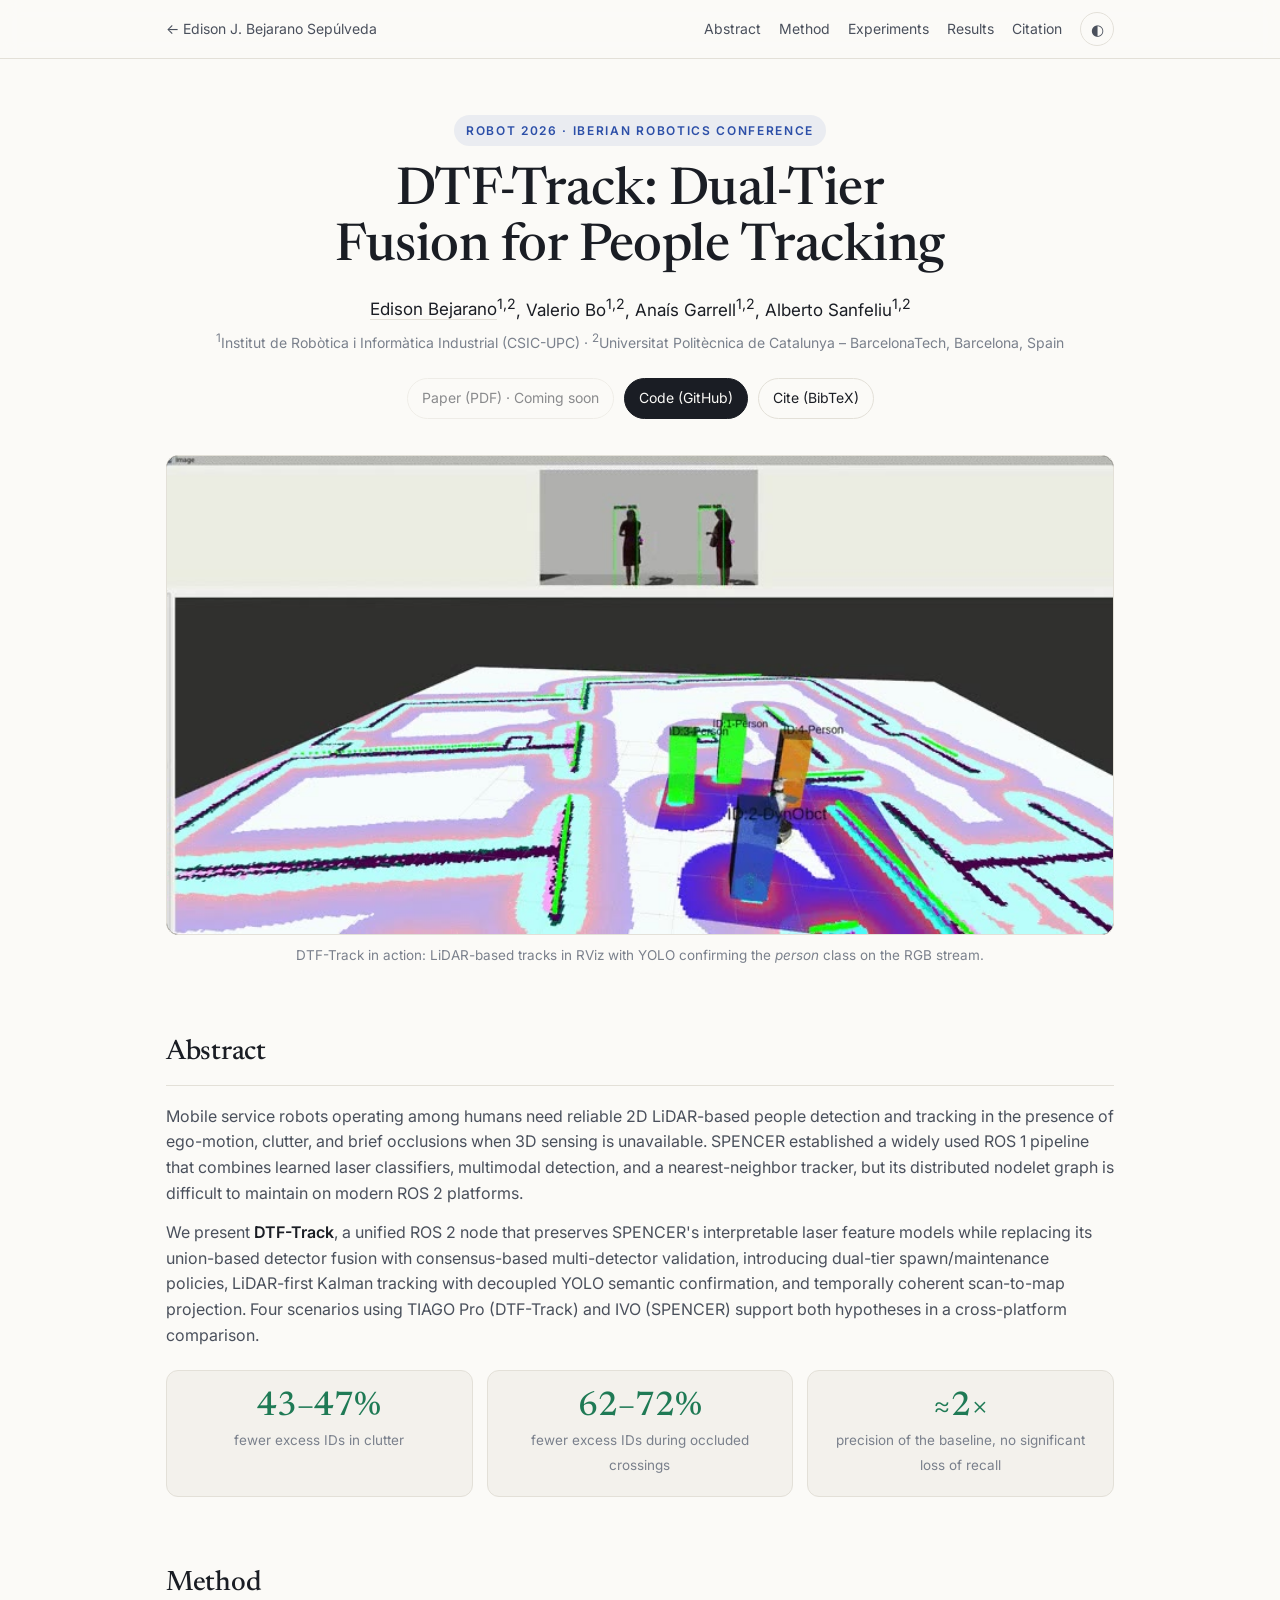
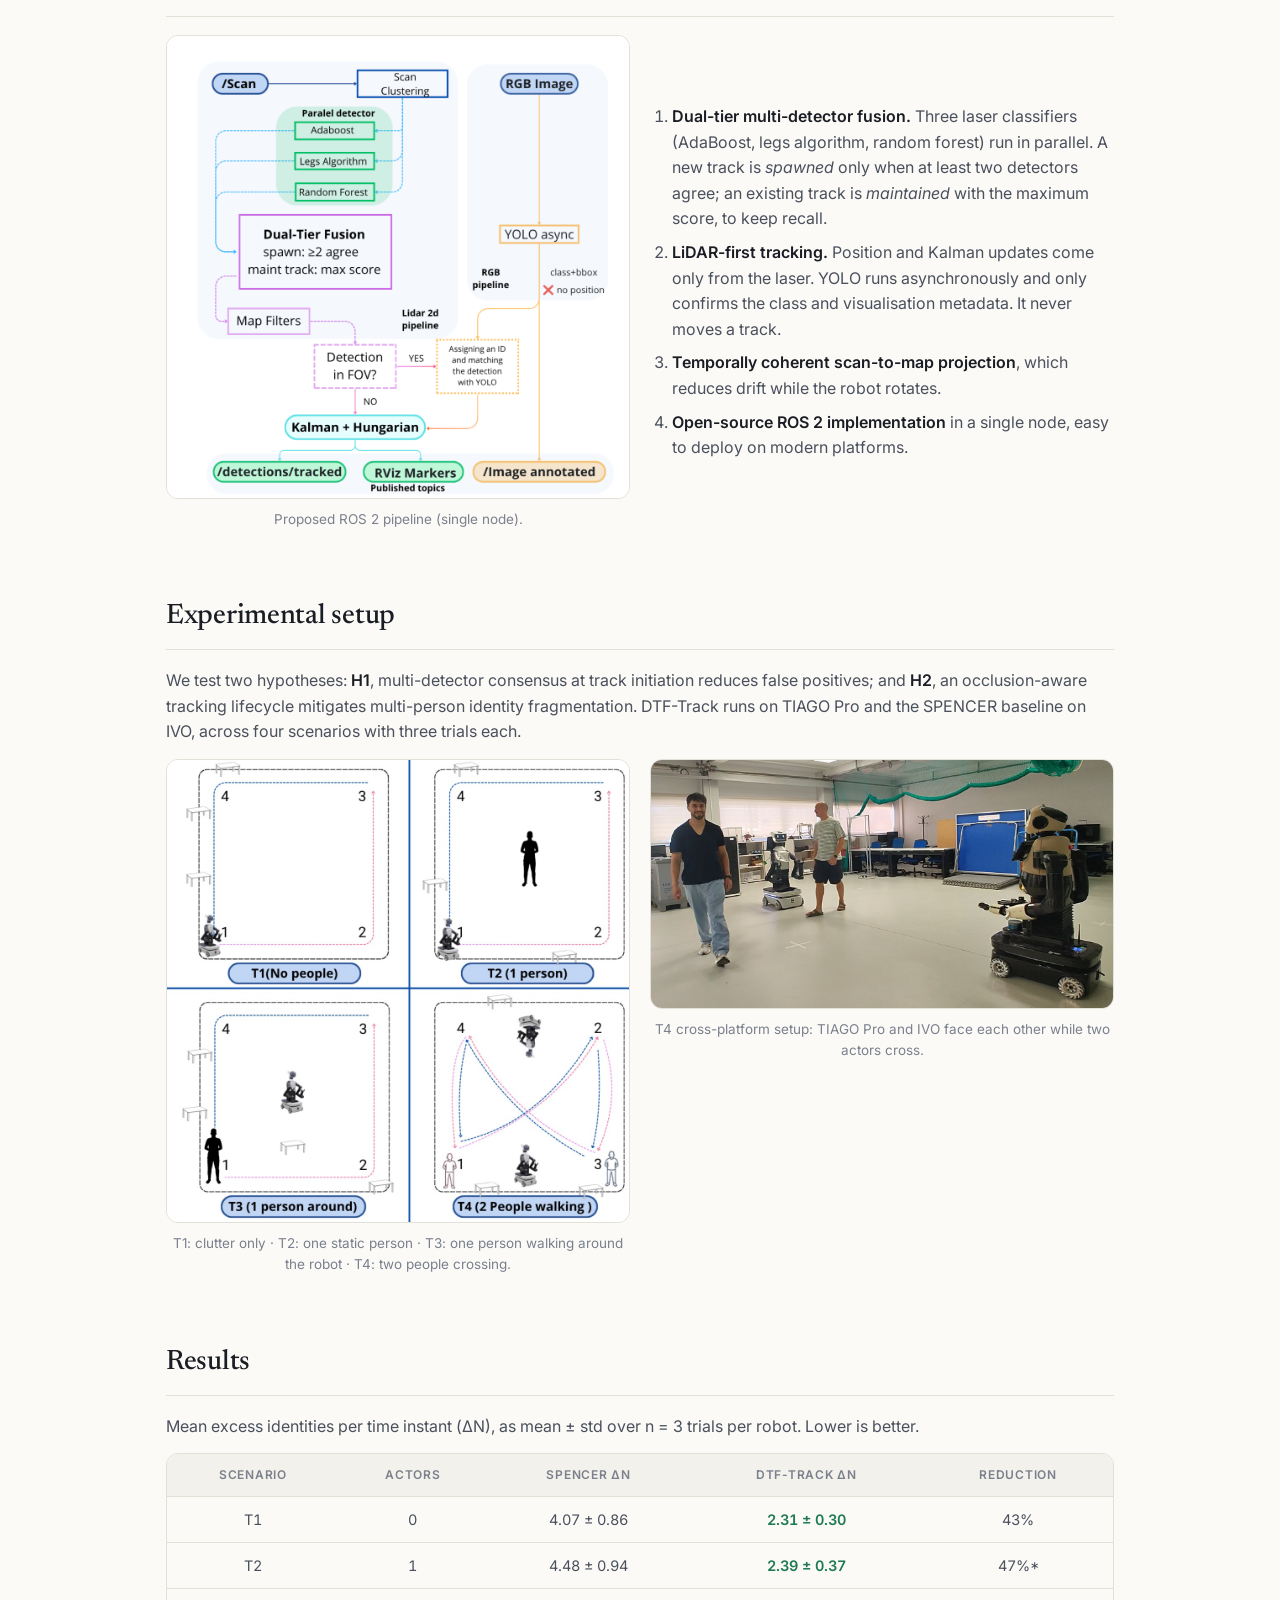
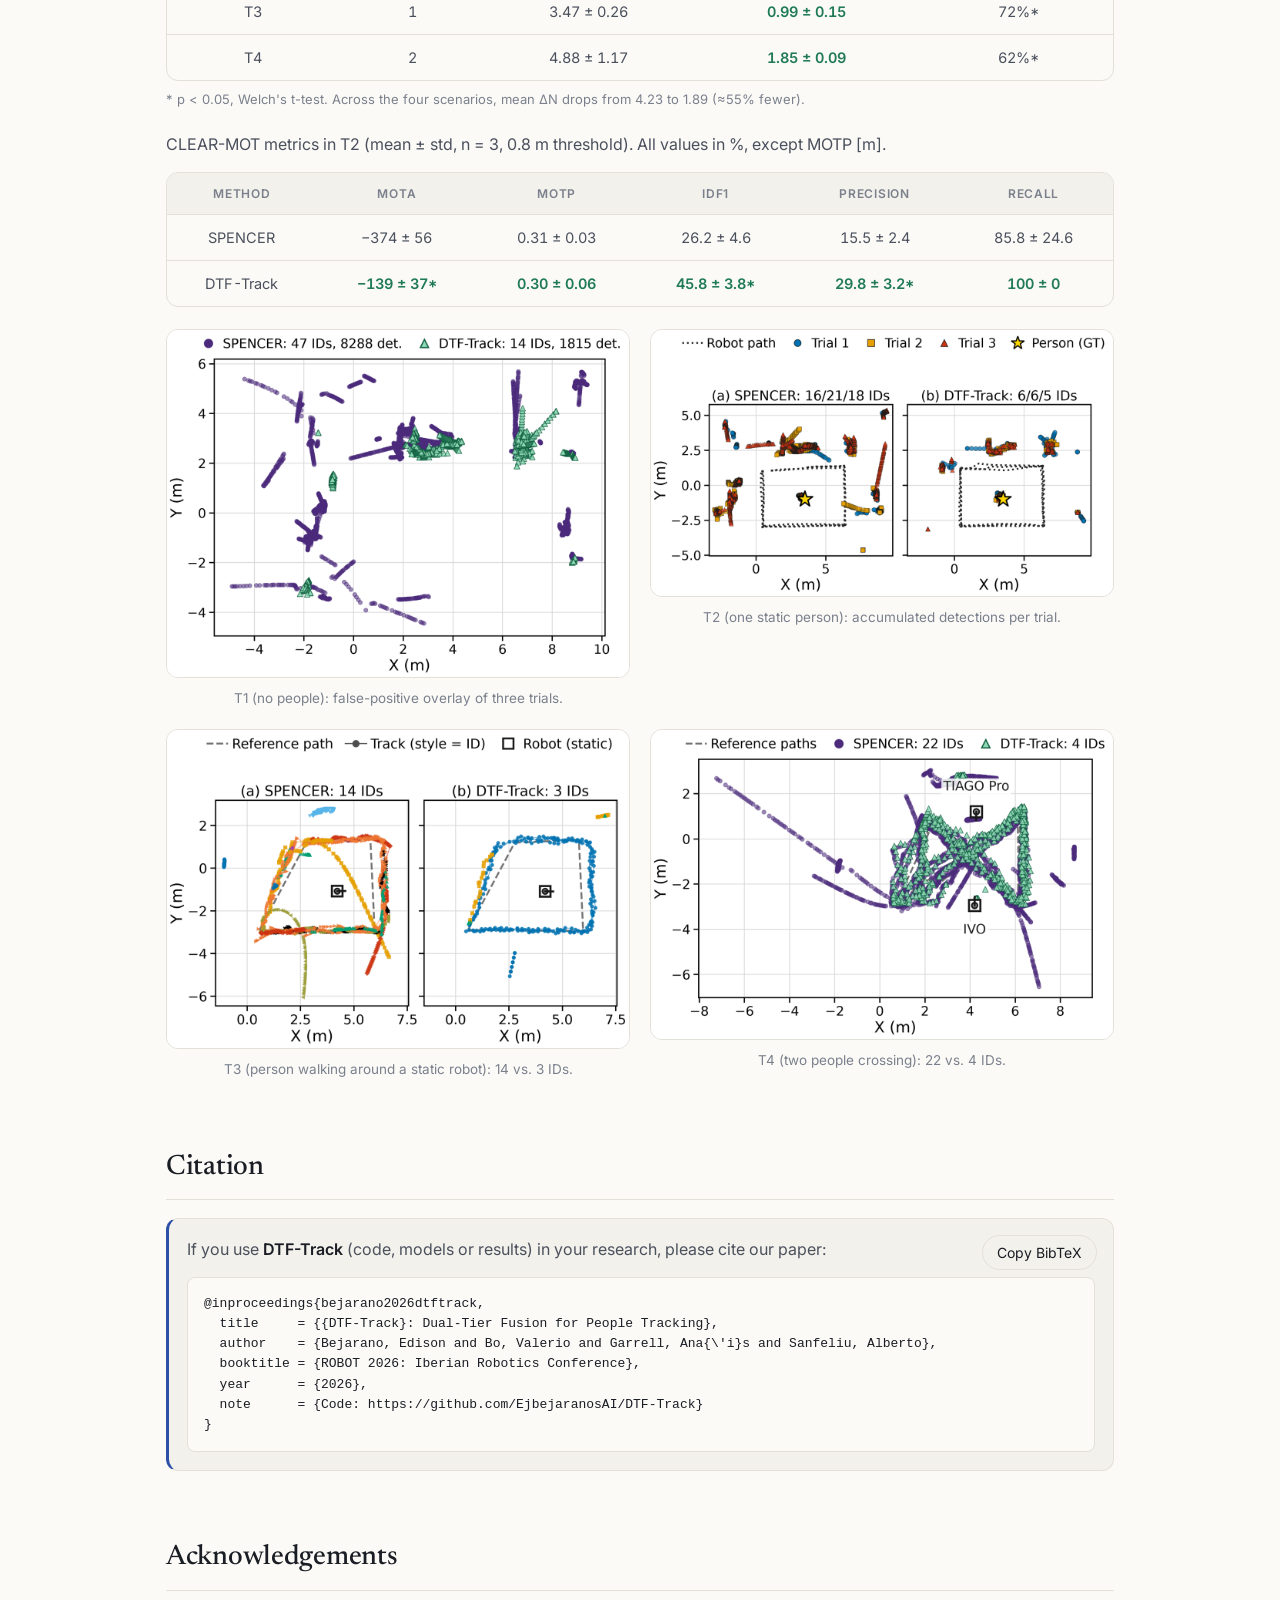
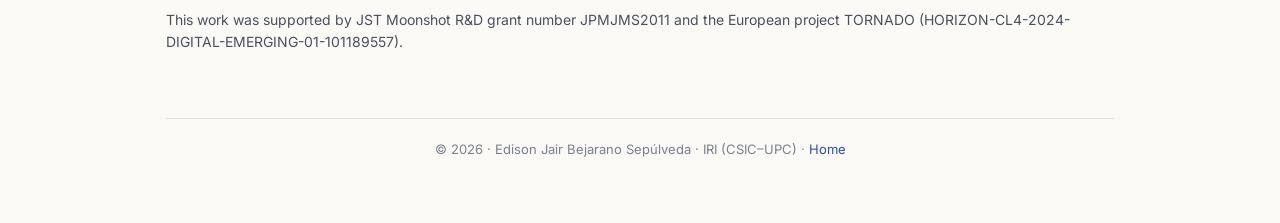
==== dtf-track/index.html @ 3599716c "Redesign homepage, update research focus, add DTF-Track project page" ====
<!doctype html>
<html lang="en">
<head>
  <meta charset="utf-8" />
  <meta name="viewport" content="width=device-width,initial-scale=1" />
  <title>DTF-Track: Dual-Tier Fusion for People Tracking</title>
  <meta name="description" content="DTF-Track: a unified ROS 2 node for 2D-LiDAR people tracking with multi-detector consensus and LiDAR-first Kalman tracking. ROBOT 2026, Iberian Robotics Conference." />
  <meta property="og:title" content="DTF-Track: Dual-Tier Fusion for People Tracking" />
  <meta property="og:description" content="ROBOT 2026 · Iberian Robotics Conference · E. Bejarano, V. Bo, A. Garrell, A. Sanfeliu" />
  <meta property="og:image" content="https://ejbejaranosai.github.io/dtf-track/assets/pipeline.png" />

  <link rel="preconnect" href="https://fonts.googleapis.com" />
  <link rel="preconnect" href="https://fonts.gstatic.com" crossorigin />
  <link href="https://fonts.googleapis.com/css2?family=Inter:wght@400;500;600&family=Newsreader:ital,opsz,wght@0,6..72,400;0,6..72,500;1,6..72,400&display=swap" rel="stylesheet" />
  <link rel="stylesheet" href="../assets/site.css" />
  <style>
    .topbar{position:sticky; top:0; z-index:50; background:color-mix(in srgb, var(--paper) 88%, transparent); backdrop-filter:blur(10px); border-bottom:1px solid var(--rule)}
    .topbar-inner{max-width:980px; margin:0 auto; padding:12px 16px; display:flex; justify-content:space-between; align-items:center; gap:12px}
    .back{font-size:14px; color:var(--ink-2)}
    .nav{display:flex; gap:18px; font-size:14px; align-items:center}
    .nav a{color:var(--ink-2)}
    .nav a:hover{color:var(--ink); text-decoration:none}
    @media (max-width:720px){ .nav a{display:none} }

    .wrap{max-width:980px; margin:0 auto; padding:56px 16px 64px}
    header.hero{text-align:center; margin-bottom:36px}
    .venue{display:inline-block; font-size:12px; font-weight:600; letter-spacing:.14em; text-transform:uppercase; color:var(--accent); background:var(--accent-soft); border-radius:999px; padding:6px 12px; margin-bottom:18px}
    h1{margin:0 auto 16px; max-width:760px; font-size:clamp(32px,5.4vw,52px); line-height:1.08; text-wrap:balance}
    .authors{font-size:17px}
    .authors a{color:var(--ink); border-bottom:1px solid var(--rule)}
    .authors a:hover{text-decoration:none; border-color:var(--accent)}
    .affil{margin-top:6px; font-size:14px; color:var(--ink-3)}
    .actions{display:flex; gap:10px; justify-content:center; flex-wrap:wrap; margin-top:24px}

    .media{border-radius:12px; overflow:hidden; border:1px solid var(--rule); background:#000}
    .media video, .media img{display:block; width:100%; height:auto}
    .figure{margin:0}
    .figure.white .media{background:var(--figure-bg)}
    .caption{font-size:13.5px; color:var(--ink-3); margin-top:10px; text-align:center}

    section{margin-top:64px}
    h2{font-size:28px; margin:0 0 18px; padding-bottom:10px; border-bottom:1px solid var(--rule)}
    p{color:var(--ink-2); margin:0 0 14px; font-size:16px}
    ol, ul{color:var(--ink-2); padding-left:22px; margin:0}
    li{margin:8px 0}
    strong{color:var(--ink); font-weight:600}

    .stats{display:grid; grid-template-columns:repeat(3,1fr); gap:14px; margin-top:22px}
    .stat{border:1px solid var(--rule); background:var(--paper-2); border-radius:12px; padding:18px 14px; text-align:center}
    .stat b{display:block; font-family:var(--serif); font-weight:500; font-size:34px; color:var(--good); line-height:1.1}
    .stat span{font-size:13.5px; color:var(--ink-3)}
    @media (max-width:640px){ .stats{grid-template-columns:1fr} }

    .grid2{display:grid; grid-template-columns:1fr 1fr; gap:20px}
    @media (max-width:760px){ .grid2{grid-template-columns:1fr} }

    .table-wrap{overflow-x:auto; border:1px solid var(--rule); border-radius:12px}
    table{width:100%; border-collapse:collapse; font-size:14.5px; min-width:520px}
    th, td{padding:11px 12px; text-align:center; border-bottom:1px solid var(--rule)}
    th{color:var(--ink-3); font-weight:600; font-size:12px; text-transform:uppercase; letter-spacing:.06em; background:var(--paper-2)}
    td{color:var(--ink-2); font-variant-numeric:tabular-nums}
    td.best{color:var(--good); font-weight:600}
    tr:last-child td{border-bottom:0}
    .note{font-size:13px; color:var(--ink-3); margin-top:8px}

    .cite-box{position:relative; border:1px solid var(--rule); border-left:3px solid var(--accent); background:var(--paper-2); border-radius:12px; padding:18px}
    pre{margin:0; padding:16px; border-radius:8px; background:var(--paper); border:1px solid var(--rule); overflow-x:auto; font-family:var(--mono); font-size:13px; line-height:1.55; color:var(--ink)}
    .copy{position:absolute; top:16px; right:16px}
    @media (max-width:560px){ .copy{position:static; margin-bottom:12px} }

    footer{margin-top:64px; padding-top:20px; border-top:1px solid var(--rule); text-align:center; font-size:13px; color:var(--ink-3)}
  </style>
  <script>try{var t=localStorage.getItem("theme");if(t)document.documentElement.dataset.theme=t;}catch(_){}</script>
</head>
<body>
  <div class="topbar">
    <div class="topbar-inner">
      <a class="back" href="../">← Edison J. Bejarano Sepúlveda</a>
      <nav class="nav" aria-label="Sections">
        <a href="#abstract">Abstract</a>
        <a href="#method">Method</a>
        <a href="#experiments">Experiments</a>
        <a href="#results">Results</a>
        <a href="#citation">Citation</a>
        <button class="theme-toggle" type="button" id="themeToggle" aria-label="Toggle dark mode" title="Toggle dark mode">◐</button>
      </nav>
    </div>
  </div>

  <main class="wrap">
    <header class="hero">
      <div class="venue">ROBOT 2026 · Iberian Robotics Conference</div>
      <h1>DTF-Track: Dual-Tier Fusion for People Tracking</h1>
      <div class="authors">
        <a href="../">Edison Bejarano</a><sup>1,2</sup>,
        Valerio Bo<sup>1,2</sup>,
        Anaís Garrell<sup>1,2</sup>,
        Alberto Sanfeliu<sup>1,2</sup>
      </div>
      <div class="affil">
        <sup>1</sup>Institut de Robòtica i Informàtica Industrial (CSIC-UPC) ·
        <sup>2</sup>Universitat Politècnica de Catalunya – BarcelonaTech, Barcelona, Spain
      </div>
      <div class="actions">
        <span class="btn disabled" title="Available once the proceedings are published">Paper (PDF) · Coming soon</span>
        <a class="btn primary" href="https://github.com/EjbejaranosAI/DTF-Track" target="_blank" rel="noopener">Code (GitHub)</a>
        <a class="btn" href="#citation">Cite (BibTeX)</a>
      </div>
    </header>

    <figure class="figure">
      <div class="media">
        <video autoplay muted loop playsinline preload="metadata" poster="assets/demo_poster.jpg" aria-label="DTF-Track running on a robot: YOLO confirmation on RGB and LiDAR tracks in RViz">
          <source src="assets/demo.mp4" type="video/mp4" />
          <img src="assets/demo.gif" alt="DTF-Track demo" />
        </video>
      </div>
      <figcaption class="caption">DTF-Track in action: LiDAR-based tracks in RViz with YOLO confirming the <em>person</em> class on the RGB stream.</figcaption>
    </figure>

    <section id="abstract">
      <h2>Abstract</h2>
      <p>
        Mobile service robots operating among humans need reliable 2D LiDAR-based people detection and tracking in the presence of
        ego-motion, clutter, and brief occlusions when 3D sensing is unavailable. SPENCER established a widely used ROS&nbsp;1 pipeline
        that combines learned laser classifiers, multimodal detection, and a nearest-neighbor tracker, but its distributed nodelet graph
        is difficult to maintain on modern ROS&nbsp;2 platforms.
      </p>
      <p>
        We present <strong>DTF-Track</strong>, a unified ROS&nbsp;2 node that preserves SPENCER's interpretable laser feature models while
        replacing its union-based detector fusion with consensus-based multi-detector validation, introducing dual-tier spawn/maintenance
        policies, LiDAR-first Kalman tracking with decoupled YOLO semantic confirmation, and temporally coherent scan-to-map projection.
        Four scenarios using TIAGO Pro (DTF-Track) and IVO (SPENCER) support both hypotheses in a cross-platform comparison.
      </p>
      <div class="stats">
        <div class="stat"><b>43–47%</b><span>fewer excess IDs in clutter</span></div>
        <div class="stat"><b>62–72%</b><span>fewer excess IDs during occluded crossings</span></div>
        <div class="stat"><b>≈2×</b><span>precision of the baseline, no significant loss of recall</span></div>
      </div>
    </section>

    <section id="method">
      <h2>Method</h2>
      <div class="grid2" style="align-items:center">
        <figure class="figure white">
          <div class="media"><img src="assets/pipeline.png" alt="DTF-Track ROS 2 pipeline: scan clustering, three parallel detectors (AdaBoost, legs algorithm, random forest), dual-tier fusion, map filters, Kalman + Hungarian tracking, and an asynchronous YOLO branch that only confirms class" loading="lazy" /></div>
          <figcaption class="caption">Proposed ROS&nbsp;2 pipeline (single node).</figcaption>
        </figure>
        <div>
          <ol>
            <li><strong>Dual-tier multi-detector fusion.</strong> Three laser classifiers (AdaBoost, legs algorithm, random forest) run in parallel. A new track is <em>spawned</em> only when at least two detectors agree; an existing track is <em>maintained</em> with the maximum score, to keep recall.</li>
            <li><strong>LiDAR-first tracking.</strong> Position and Kalman updates come only from the laser. YOLO runs asynchronously and only confirms the class and visualisation metadata. It never moves a track.</li>
            <li><strong>Temporally coherent scan-to-map projection</strong>, which reduces drift while the robot rotates.</li>
            <li><strong>Open-source ROS&nbsp;2 implementation</strong> in a single node, easy to deploy on modern platforms.</li>
          </ol>
        </div>
      </div>
    </section>

    <section id="experiments">
      <h2>Experimental setup</h2>
      <p>
        We test two hypotheses: <strong>H1</strong>, multi-detector consensus at track initiation reduces false positives; and
        <strong>H2</strong>, an occlusion-aware tracking lifecycle mitigates multi-person identity fragmentation. DTF-Track runs on
        TIAGO Pro and the SPENCER baseline on IVO, across four scenarios with three trials each.
      </p>
      <div class="grid2">
        <figure class="figure white">
          <div class="media"><img src="assets/scenarios.jpg" alt="Four evaluation scenarios: T1 no people, T2 one static person, T3 one person walking around a static robot, T4 two people crossing between two robots" loading="lazy" /></div>
          <figcaption class="caption">T1: clutter only · T2: one static person · T3: one person walking around the robot · T4: two people crossing.</figcaption>
        </figure>
        <figure class="figure">
          <div class="media"><img src="assets/t4_setup.jpg" alt="Lab photo of scenario T4: two people cross between the TIAGO Pro and IVO robots facing each other" loading="lazy" /></div>
          <figcaption class="caption">T4 cross-platform setup: TIAGO Pro and IVO face each other while two actors cross.</figcaption>
        </figure>
      </div>
    </section>

    <section id="results">
      <h2>Results</h2>
      <p>Mean excess identities per time instant (ΔN), as mean ± std over n = 3 trials per robot. Lower is better.</p>
      <div class="table-wrap">
        <table>
          <thead><tr><th>Scenario</th><th>Actors</th><th>SPENCER ΔN</th><th>DTF-Track ΔN</th><th>Reduction</th></tr></thead>
          <tbody>
            <tr><td>T1</td><td>0</td><td>4.07 ± 0.86</td><td class="best">2.31 ± 0.30</td><td>43%</td></tr>
            <tr><td>T2</td><td>1</td><td>4.48 ± 0.94</td><td class="best">2.39 ± 0.37</td><td>47%*</td></tr>
            <tr><td>T3</td><td>1</td><td>3.47 ± 0.26</td><td class="best">0.99 ± 0.15</td><td>72%*</td></tr>
            <tr><td>T4</td><td>2</td><td>4.88 ± 1.17</td><td class="best">1.85 ± 0.09</td><td>62%*</td></tr>
          </tbody>
        </table>
      </div>
      <p class="note">* p &lt; 0.05, Welch's t-test. Across the four scenarios, mean ΔN drops from 4.23 to 1.89 (≈55% fewer).</p>

      <p style="margin-top:22px">CLEAR-MOT metrics in T2 (mean ± std, n = 3, 0.8 m threshold). All values in %, except MOTP [m].</p>
      <div class="table-wrap">
        <table>
          <thead><tr><th>Method</th><th>MOTA</th><th>MOTP</th><th>IDF1</th><th>Precision</th><th>Recall</th></tr></thead>
          <tbody>
            <tr><td>SPENCER</td><td>−374 ± 56</td><td>0.31 ± 0.03</td><td>26.2 ± 4.6</td><td>15.5 ± 2.4</td><td>85.8 ± 24.6</td></tr>
            <tr><td>DTF-Track</td><td class="best">−139 ± 37*</td><td class="best">0.30 ± 0.06</td><td class="best">45.8 ± 3.8*</td><td class="best">29.8 ± 3.2*</td><td class="best">100 ± 0</td></tr>
          </tbody>
        </table>
      </div>

      <div class="grid2" style="margin-top:22px">
        <figure class="figure white">
          <div class="media"><img src="assets/Fig4_T1.png" alt="T1 false-positive overlay: SPENCER 47 IDs and 8288 detections versus DTF-Track 14 IDs and 1815 detections" loading="lazy" /></div>
          <figcaption class="caption">T1 (no people): false-positive overlay of three trials.</figcaption>
        </figure>
        <figure class="figure white">
          <div class="media"><img src="assets/Fig5_T2.png" alt="T2 accumulated detections: SPENCER 16/21/18 IDs versus DTF-Track 6/6/5 IDs" loading="lazy" /></div>
          <figcaption class="caption">T2 (one static person): accumulated detections per trial.</figcaption>
        </figure>
        <figure class="figure white">
          <div class="media"><img src="assets/Fig6_T3.png" alt="T3 tracks: SPENCER 14 IDs versus DTF-Track 3 IDs while one person walks around the static robot" loading="lazy" /></div>
          <figcaption class="caption">T3 (person walking around a static robot): 14 vs. 3 IDs.</figcaption>
        </figure>
        <figure class="figure white">
          <div class="media"><img src="assets/Fig7_T4.png" alt="T4 trajectory comparison: SPENCER 22 IDs versus DTF-Track 4 IDs with two crossing actors" loading="lazy" /></div>
          <figcaption class="caption">T4 (two people crossing): 22 vs. 4 IDs.</figcaption>
        </figure>
      </div>
    </section>

    <section id="citation">
      <h2>Citation</h2>
      <div class="cite-box">
        <button class="btn copy" type="button" id="copyBib">Copy BibTeX</button>
        <p>If you use <strong>DTF-Track</strong> (code, models or results) in your research, please cite our paper:</p>
<pre id="bib">@inproceedings{bejarano2026dtftrack,
  title     = {{DTF-Track}: Dual-Tier Fusion for People Tracking},
  author    = {Bejarano, Edison and Bo, Valerio and Garrell, Ana{\'i}s and Sanfeliu, Alberto},
  booktitle = {ROBOT 2026: Iberian Robotics Conference},
  year      = {2026},
  note      = {Code: https://github.com/EjbejaranosAI/DTF-Track}
}</pre>
      </div>
    </section>

    <section id="ack">
      <h2>Acknowledgements</h2>
      <p style="font-size:14px">
        This work was supported by JST Moonshot R&amp;D grant number JPMJMS2011 and the European project TORNADO
        (HORIZON-CL4-2024-DIGITAL-EMERGING-01-101189557).
      </p>
    </section>

    <footer>
      © 2026 · Edison Jair Bejarano Sepúlveda · IRI (CSIC–UPC) · <a href="../">Home</a>
    </footer>
  </main>

  <script>
    (function(){
      const root = document.documentElement, btn = document.getElementById('themeToggle');
      try{ const t = localStorage.getItem('theme'); if(t) root.dataset.theme = t; }catch(_){}
      btn?.addEventListener('click', () => {
        const dark = root.dataset.theme ? root.dataset.theme === 'dark' : matchMedia('(prefers-color-scheme: dark)').matches;
        root.dataset.theme = dark ? 'light' : 'dark';
        try{ localStorage.setItem('theme', root.dataset.theme); }catch(_){}
      });
    })();
    document.getElementById('copyBib')?.addEventListener('click', async (e) => {
      const btn = e.currentTarget;
      try{
        await navigator.clipboard.writeText(document.getElementById('bib').textContent);
        btn.textContent = 'Copied ✓';
      }catch(_){
        const r = document.createRange(); r.selectNodeContents(document.getElementById('bib'));
        const s = getSelection(); s.removeAllRanges(); s.addRange(r);
        btn.textContent = 'Selected, press Ctrl/⌘+C';
      }
      setTimeout(()=>btn.textContent='Copy BibTeX', 1600);
    });
  </script>
</body>
</html>
---- assets/site.css ----
/* Shared styles: ejbejaranosai.github.io */
:root{
  --paper:#FBFAF7;
  --paper-2:#F3F1EC;
  --ink:#1A1D24;
  --ink-2:#4A505C;
  --ink-3:#7A808C;
  --rule:#E3E0D8;
  --accent:#2C4FA8;
  --accent-soft:rgba(44,79,168,.08);
  --good:#1F7A55;
  --figure-bg:#FFFFFF;
  --serif:"Newsreader", "Iowan Old Style", Georgia, serif;
  --sans:"Inter", ui-sans-serif, system-ui, -apple-system, "Segoe UI", Roboto, Helvetica, Arial, sans-serif;
  --mono:ui-monospace, "SF Mono", Menlo, Consolas, monospace;
  color-scheme: light;
}
@media (prefers-color-scheme: dark){
  :root:not([data-theme="light"]){
    --paper:#111318; --paper-2:#181B22; --ink:#ECEDF0; --ink-2:#B5BAC4; --ink-3:#868C98;
    --rule:#2A2E37; --accent:#8FA8F0; --accent-soft:rgba(143,168,240,.10); --good:#6FD3A4;
    --figure-bg:#F5F5F2; color-scheme: dark;
  }
}
:root[data-theme="dark"]{
  --paper:#111318; --paper-2:#181B22; --ink:#ECEDF0; --ink-2:#B5BAC4; --ink-3:#868C98;
  --rule:#2A2E37; --accent:#8FA8F0; --accent-soft:rgba(143,168,240,.10); --good:#6FD3A4;
  --figure-bg:#F5F5F2; color-scheme: dark;
}

*{box-sizing:border-box}
html{scroll-behavior:smooth; -webkit-text-size-adjust:100%}
body{margin:0; background:var(--paper); color:var(--ink); font-family:var(--sans); font-size:16px; line-height:1.6; -webkit-font-smoothing:antialiased}
a{color:var(--accent); text-decoration:none}
a:hover{text-decoration:underline; text-underline-offset:3px}
a:focus-visible, button:focus-visible{outline:2px solid var(--accent); outline-offset:3px; border-radius:4px}
img, video{max-width:100%}
h1, h2, h3{font-family:var(--serif); font-weight:500; letter-spacing:-.01em; color:var(--ink)}
.eyebrow{font-family:var(--sans); font-size:12px; font-weight:600; letter-spacing:.14em; text-transform:uppercase; color:var(--ink-3)}
.muted{color:var(--ink-2)}
.small{font-size:13.5px; color:var(--ink-3)}

/* Buttons and chips */
.btn{display:inline-flex; align-items:center; gap:6px; padding:8px 14px; border:1px solid var(--rule); border-radius:999px; font-size:14px; color:var(--ink); background:transparent; cursor:pointer; font-family:var(--sans); transition:border-color .15s, background .15s}
.btn:hover{text-decoration:none; border-color:var(--ink-3); background:var(--paper-2)}
.btn.primary{background:var(--ink); color:var(--paper); border-color:var(--ink)}
.btn.primary:hover{background:var(--ink-2); border-color:var(--ink-2)}
.btn.disabled{opacity:.5; pointer-events:none}
.links{display:flex; flex-wrap:wrap; gap:6px 14px; font-size:14px}
.links a, .links span{white-space:nowrap}
.links span{color:var(--ink-3)}

.theme-toggle{border:1px solid var(--rule); background:transparent; color:var(--ink-2); border-radius:999px; width:34px; height:34px; cursor:pointer; font-size:15px; line-height:1}
.theme-toggle:hover{color:var(--ink); border-color:var(--ink-3)}
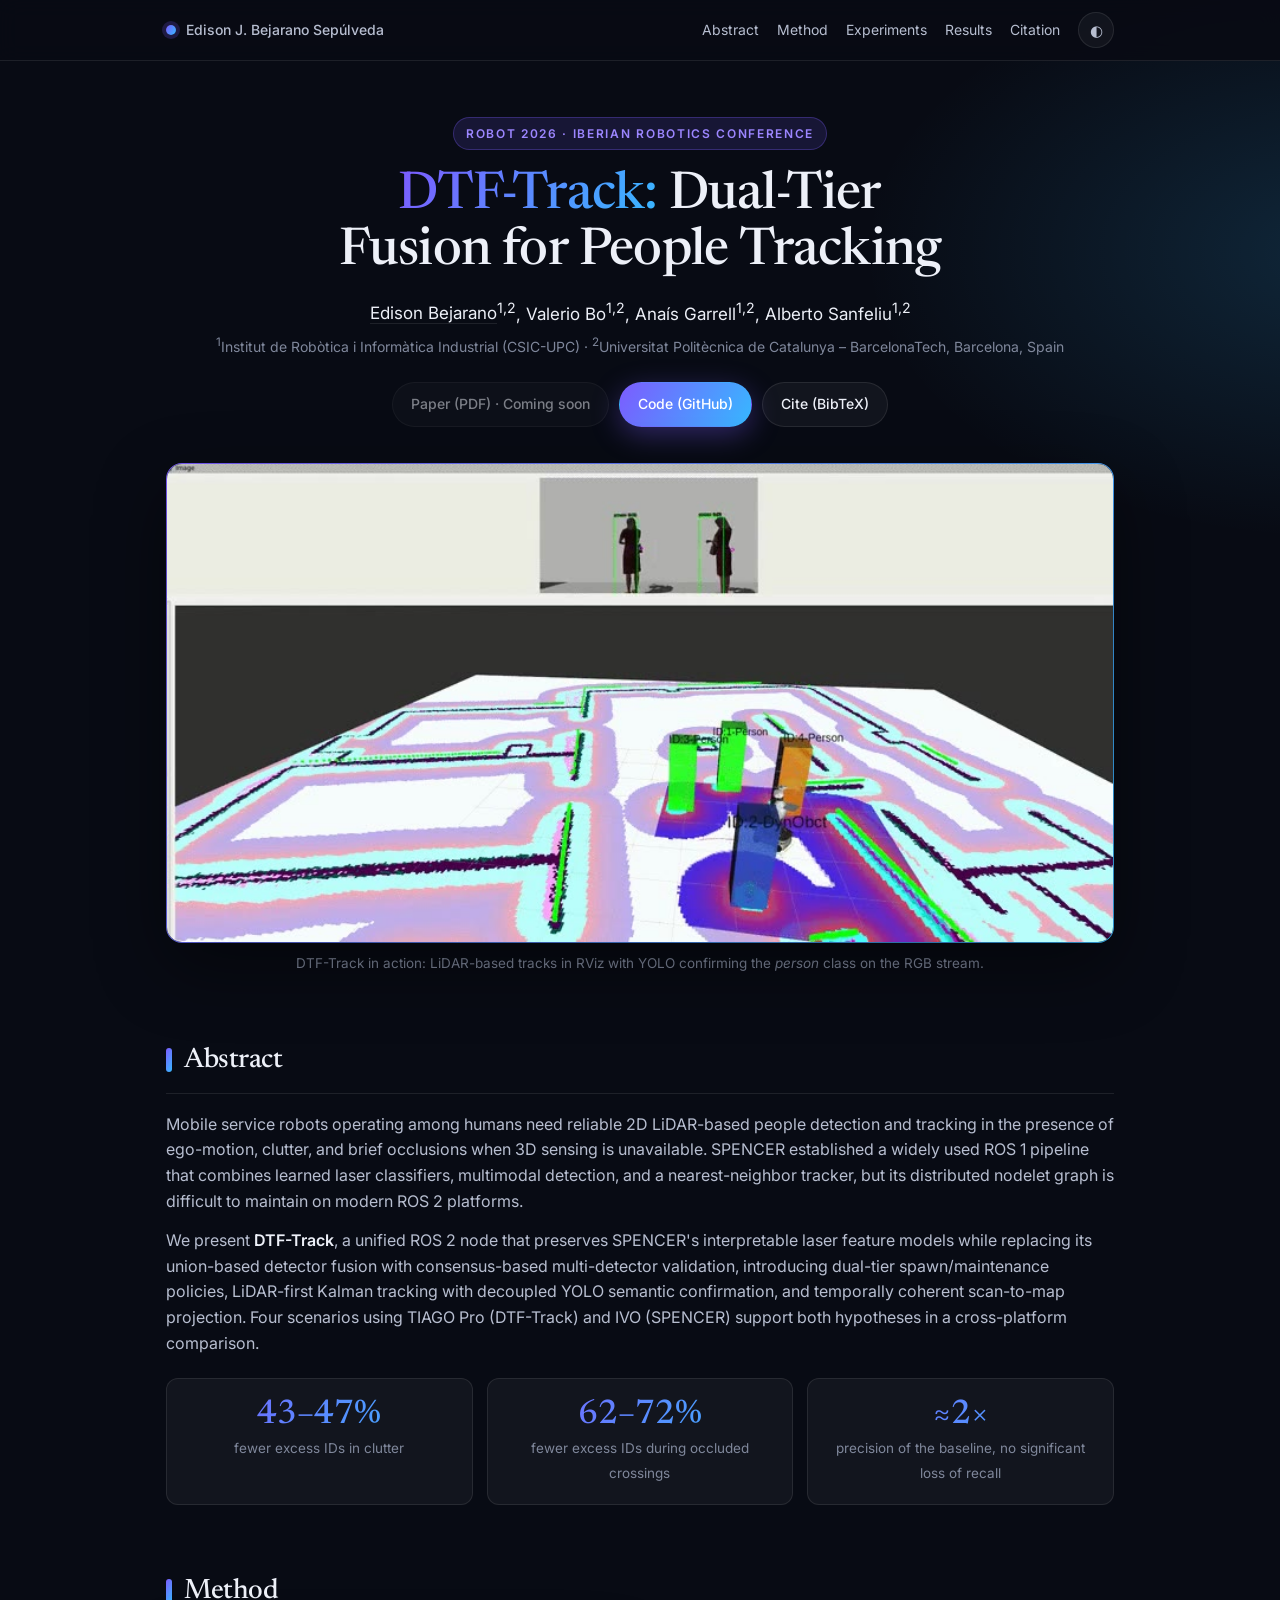
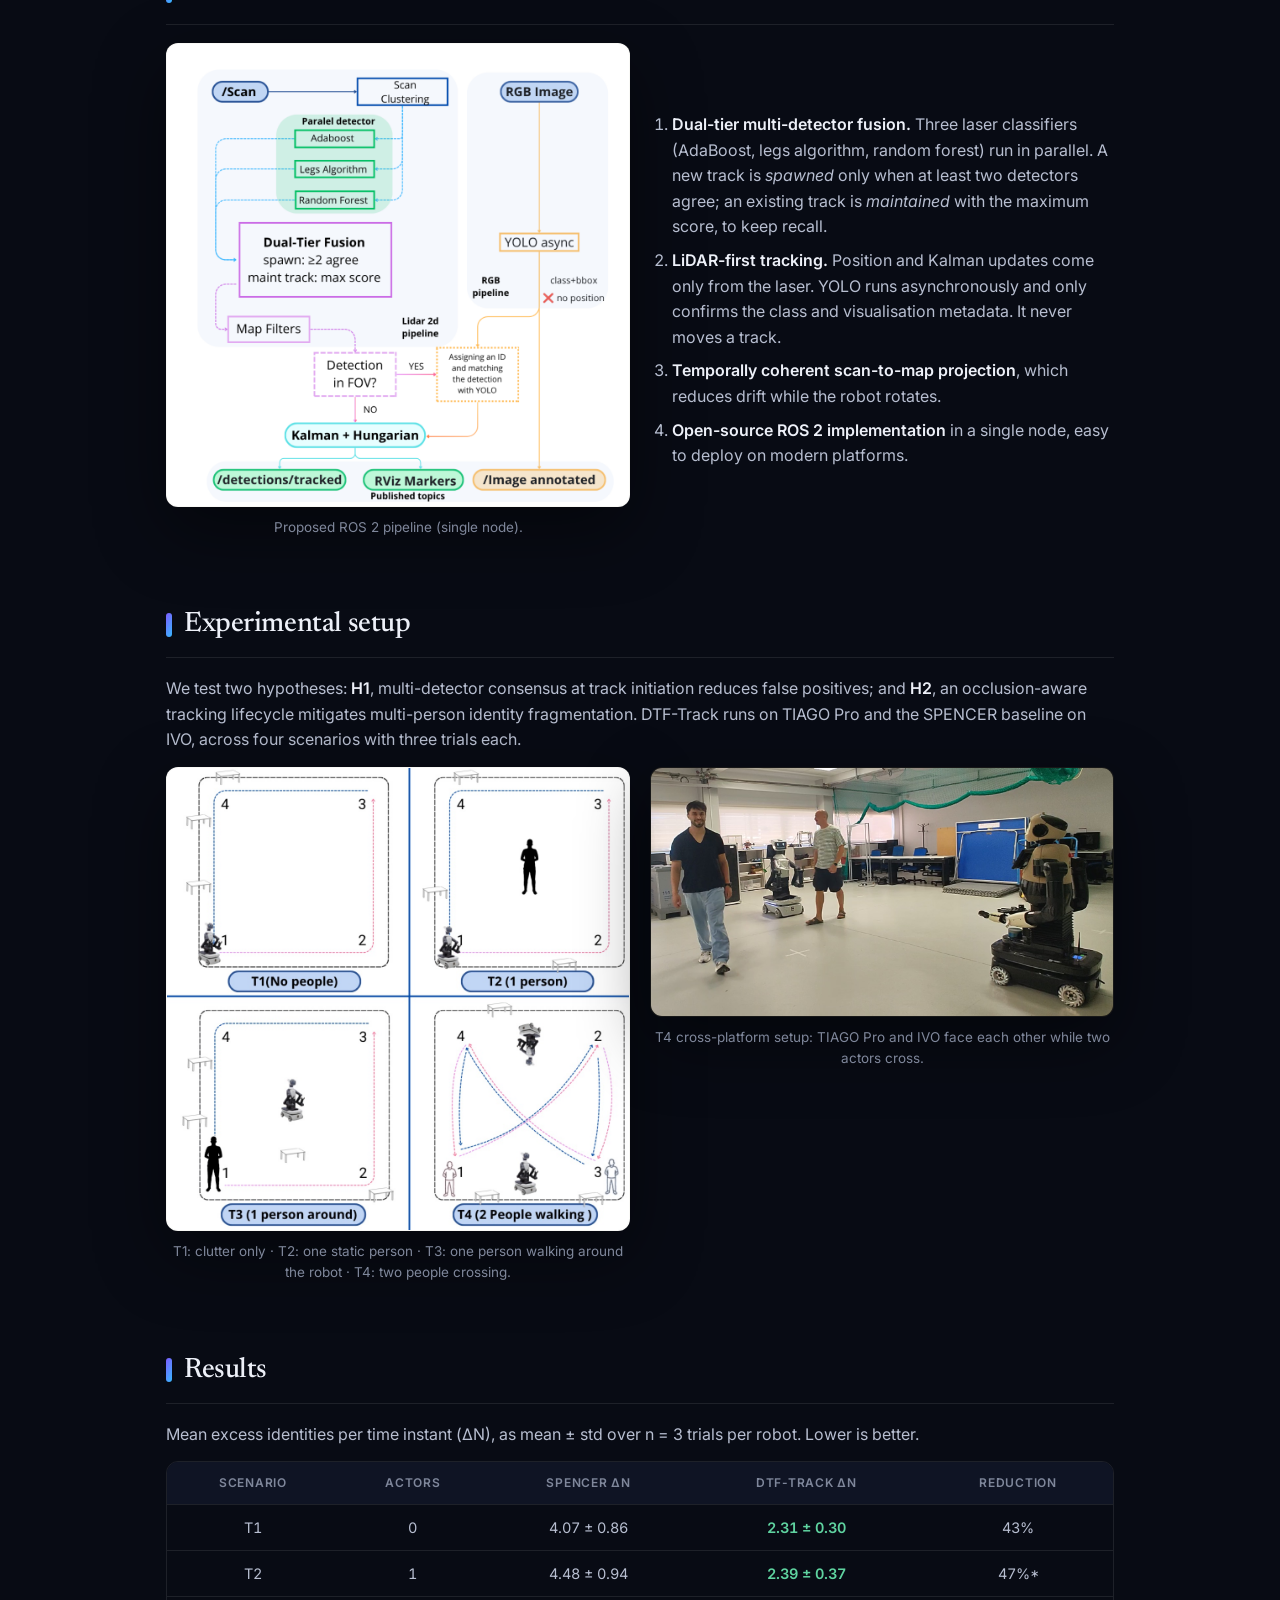
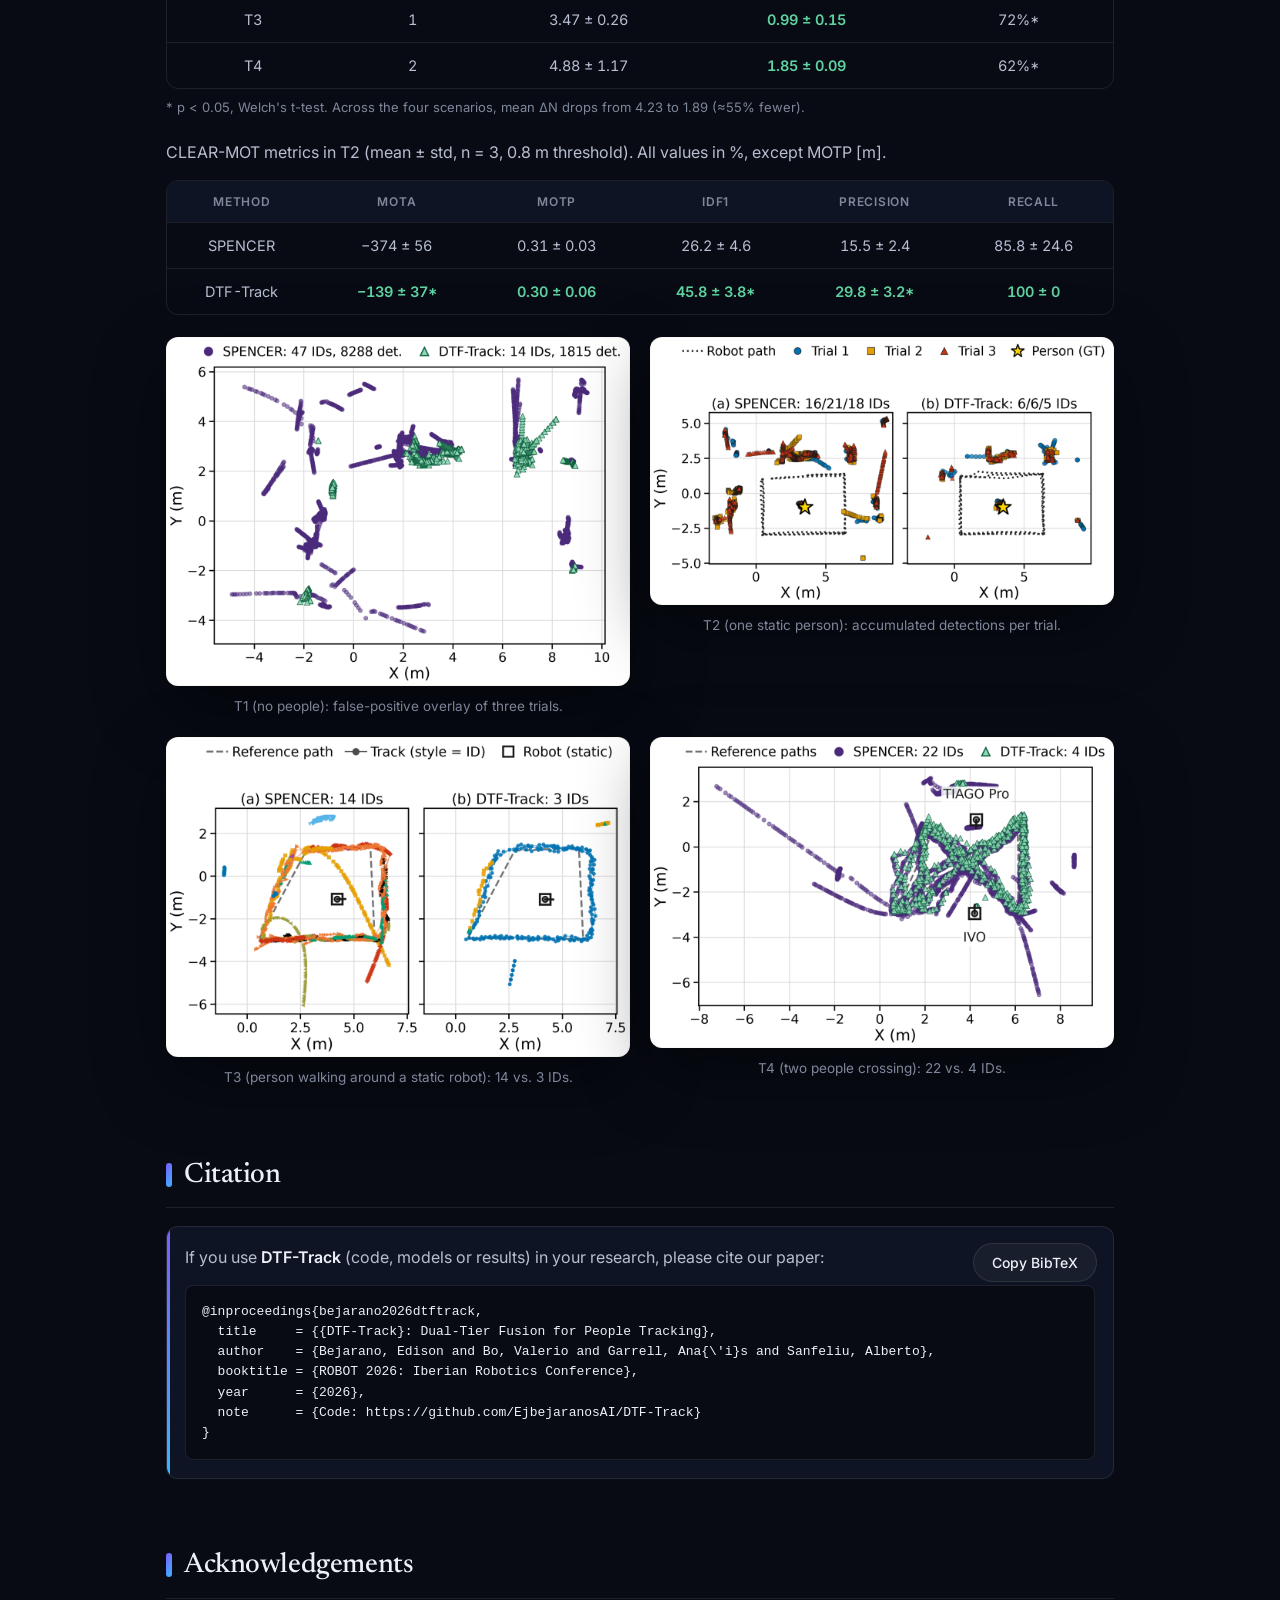
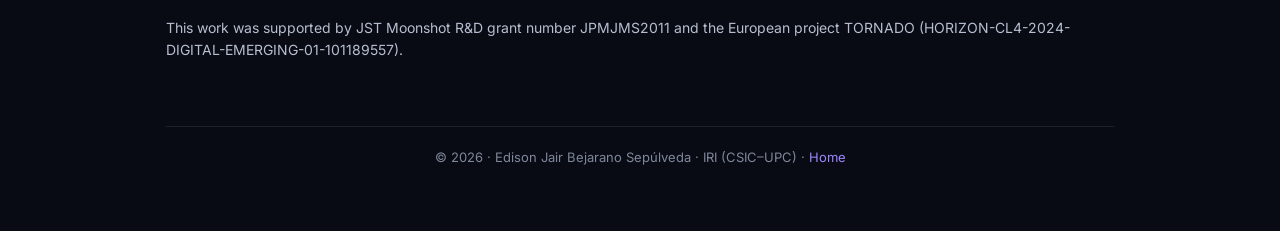
==== commit 4ecdf846: "Bring back hero photo, bolder homepage, shared project styles, RAC project page" ====
--- a/dtf-track/index.html
+++ b/dtf-track/index.html
@@ -12,70 +12,14 @@
   <link rel="preconnect" href="https://fonts.googleapis.com" />
   <link rel="preconnect" href="https://fonts.gstatic.com" crossorigin />
   <link href="https://fonts.googleapis.com/css2?family=Inter:wght@400;500;600&family=Newsreader:ital,opsz,wght@0,6..72,400;0,6..72,500;1,6..72,400&display=swap" rel="stylesheet" />
-  <link rel="stylesheet" href="../assets/site.css" />
-  <style>
-    .topbar{position:sticky; top:0; z-index:50; background:color-mix(in srgb, var(--paper) 88%, transparent); backdrop-filter:blur(10px); border-bottom:1px solid var(--rule)}
-    .topbar-inner{max-width:980px; margin:0 auto; padding:12px 16px; display:flex; justify-content:space-between; align-items:center; gap:12px}
-    .back{font-size:14px; color:var(--ink-2)}
-    .nav{display:flex; gap:18px; font-size:14px; align-items:center}
-    .nav a{color:var(--ink-2)}
-    .nav a:hover{color:var(--ink); text-decoration:none}
-    @media (max-width:720px){ .nav a{display:none} }
-
-    .wrap{max-width:980px; margin:0 auto; padding:56px 16px 64px}
-    header.hero{text-align:center; margin-bottom:36px}
-    .venue{display:inline-block; font-size:12px; font-weight:600; letter-spacing:.14em; text-transform:uppercase; color:var(--accent); background:var(--accent-soft); border-radius:999px; padding:6px 12px; margin-bottom:18px}
-    h1{margin:0 auto 16px; max-width:760px; font-size:clamp(32px,5.4vw,52px); line-height:1.08; text-wrap:balance}
-    .authors{font-size:17px}
-    .authors a{color:var(--ink); border-bottom:1px solid var(--rule)}
-    .authors a:hover{text-decoration:none; border-color:var(--accent)}
-    .affil{margin-top:6px; font-size:14px; color:var(--ink-3)}
-    .actions{display:flex; gap:10px; justify-content:center; flex-wrap:wrap; margin-top:24px}
-
-    .media{border-radius:12px; overflow:hidden; border:1px solid var(--rule); background:#000}
-    .media video, .media img{display:block; width:100%; height:auto}
-    .figure{margin:0}
-    .figure.white .media{background:var(--figure-bg)}
-    .caption{font-size:13.5px; color:var(--ink-3); margin-top:10px; text-align:center}
-
-    section{margin-top:64px}
-    h2{font-size:28px; margin:0 0 18px; padding-bottom:10px; border-bottom:1px solid var(--rule)}
-    p{color:var(--ink-2); margin:0 0 14px; font-size:16px}
-    ol, ul{color:var(--ink-2); padding-left:22px; margin:0}
-    li{margin:8px 0}
-    strong{color:var(--ink); font-weight:600}
-
-    .stats{display:grid; grid-template-columns:repeat(3,1fr); gap:14px; margin-top:22px}
-    .stat{border:1px solid var(--rule); background:var(--paper-2); border-radius:12px; padding:18px 14px; text-align:center}
-    .stat b{display:block; font-family:var(--serif); font-weight:500; font-size:34px; color:var(--good); line-height:1.1}
-    .stat span{font-size:13.5px; color:var(--ink-3)}
-    @media (max-width:640px){ .stats{grid-template-columns:1fr} }
-
-    .grid2{display:grid; grid-template-columns:1fr 1fr; gap:20px}
-    @media (max-width:760px){ .grid2{grid-template-columns:1fr} }
-
-    .table-wrap{overflow-x:auto; border:1px solid var(--rule); border-radius:12px}
-    table{width:100%; border-collapse:collapse; font-size:14.5px; min-width:520px}
-    th, td{padding:11px 12px; text-align:center; border-bottom:1px solid var(--rule)}
-    th{color:var(--ink-3); font-weight:600; font-size:12px; text-transform:uppercase; letter-spacing:.06em; background:var(--paper-2)}
-    td{color:var(--ink-2); font-variant-numeric:tabular-nums}
-    td.best{color:var(--good); font-weight:600}
-    tr:last-child td{border-bottom:0}
-    .note{font-size:13px; color:var(--ink-3); margin-top:8px}
-
-    .cite-box{position:relative; border:1px solid var(--rule); border-left:3px solid var(--accent); background:var(--paper-2); border-radius:12px; padding:18px}
-    pre{margin:0; padding:16px; border-radius:8px; background:var(--paper); border:1px solid var(--rule); overflow-x:auto; font-family:var(--mono); font-size:13px; line-height:1.55; color:var(--ink)}
-    .copy{position:absolute; top:16px; right:16px}
-    @media (max-width:560px){ .copy{position:static; margin-bottom:12px} }
-
-    footer{margin-top:64px; padding-top:20px; border-top:1px solid var(--rule); text-align:center; font-size:13px; color:var(--ink-3)}
-  </style>
+  <link rel="stylesheet" href="/assets/site.css" />
+  <link rel="stylesheet" href="/assets/project.css" />
   <script>try{var t=localStorage.getItem("theme");if(t)document.documentElement.dataset.theme=t;}catch(_){}</script>
 </head>
 <body>
   <div class="topbar">
     <div class="topbar-inner">
-      <a class="back" href="../">← Edison J. Bejarano Sepúlveda</a>
+      <a class="back" href="/">Edison J. Bejarano Sepúlveda</a>
       <nav class="nav" aria-label="Sections">
         <a href="#abstract">Abstract</a>
         <a href="#method">Method</a>
@@ -90,7 +34,7 @@
   <main class="wrap">
     <header class="hero">
       <div class="venue">ROBOT 2026 · Iberian Robotics Conference</div>
-      <h1>DTF-Track: Dual-Tier Fusion for People Tracking</h1>
+      <h1><span class="accent">DTF-Track:</span> Dual-Tier Fusion for People Tracking</h1>
       <div class="authors">
         <a href="../">Edison Bejarano</a><sup>1,2</sup>,
         Valerio Bo<sup>1,2</sup>,
@@ -109,16 +53,16 @@
     </header>
 
     <figure class="figure">
-      <div class="media">
+      <div class="hero-media"><div class="media">
         <video autoplay muted loop playsinline preload="metadata" poster="assets/demo_poster.jpg" aria-label="DTF-Track running on a robot: YOLO confirmation on RGB and LiDAR tracks in RViz">
           <source src="assets/demo.mp4" type="video/mp4" />
           <img src="assets/demo.gif" alt="DTF-Track demo" />
         </video>
-      </div>
+      </div></div>
       <figcaption class="caption">DTF-Track in action: LiDAR-based tracks in RViz with YOLO confirming the <em>person</em> class on the RGB stream.</figcaption>
     </figure>
 
-    <section id="abstract">
+    <section class="reveal" id="abstract">
       <h2>Abstract</h2>
       <p>
         Mobile service robots operating among humans need reliable 2D LiDAR-based people detection and tracking in the presence of
@@ -139,7 +83,7 @@
       </div>
     </section>
 
-    <section id="method">
+    <section class="reveal" id="method">
       <h2>Method</h2>
       <div class="grid2" style="align-items:center">
         <figure class="figure white">
@@ -157,7 +101,7 @@
       </div>
     </section>
 
-    <section id="experiments">
+    <section class="reveal" id="experiments">
       <h2>Experimental setup</h2>
       <p>
         We test two hypotheses: <strong>H1</strong>, multi-detector consensus at track initiation reduces false positives; and
@@ -176,7 +120,7 @@
       </div>
     </section>
 
-    <section id="results">
+    <section class="reveal" id="results">
       <h2>Results</h2>
       <p>Mean excess identities per time instant (ΔN), as mean ± std over n = 3 trials per robot. Lower is better.</p>
       <div class="table-wrap">
@@ -223,10 +167,10 @@
       </div>
     </section>
 
-    <section id="citation">
+    <section class="reveal" id="citation">
       <h2>Citation</h2>
       <div class="cite-box">
-        <button class="btn copy" type="button" id="copyBib">Copy BibTeX</button>
+        <button class="btn copy" type="button" data-copy="#bib">Copy BibTeX</button>
         <p>If you use <strong>DTF-Track</strong> (code, models or results) in your research, please cite our paper:</p>
 <pre id="bib">@inproceedings{bejarano2026dtftrack,
   title     = {{DTF-Track}: Dual-Tier Fusion for People Tracking},
@@ -238,7 +182,7 @@
       </div>
     </section>
 
-    <section id="ack">
+    <section class="reveal" id="ack">
       <h2>Acknowledgements</h2>
       <p style="font-size:14px">
         This work was supported by JST Moonshot R&amp;D grant number JPMJMS2011 and the European project TORNADO
@@ -251,28 +195,6 @@
     </footer>
   </main>
 
-  <script>
-    (function(){
-      const root = document.documentElement, btn = document.getElementById('themeToggle');
-      try{ const t = localStorage.getItem('theme'); if(t) root.dataset.theme = t; }catch(_){}
-      btn?.addEventListener('click', () => {
-        const dark = root.dataset.theme ? root.dataset.theme === 'dark' : matchMedia('(prefers-color-scheme: dark)').matches;
-        root.dataset.theme = dark ? 'light' : 'dark';
-        try{ localStorage.setItem('theme', root.dataset.theme); }catch(_){}
-      });
-    })();
-    document.getElementById('copyBib')?.addEventListener('click', async (e) => {
-      const btn = e.currentTarget;
-      try{
-        await navigator.clipboard.writeText(document.getElementById('bib').textContent);
-        btn.textContent = 'Copied ✓';
-      }catch(_){
-        const r = document.createRange(); r.selectNodeContents(document.getElementById('bib'));
-        const s = getSelection(); s.removeAllRanges(); s.addRange(r);
-        btn.textContent = 'Selected, press Ctrl/⌘+C';
-      }
-      setTimeout(()=>btn.textContent='Copy BibTeX', 1600);
-    });
-  </script>
+  <script src="/assets/site.js"></script>
 </body>
 </html>
--- a/assets/site.css
+++ b/assets/site.css
@@ -1,54 +1,60 @@
-/* Shared styles: ejbejaranosai.github.io */
+/* Shared styles: ejbejaranosai.github.io (dark by default, light via toggle) */
 :root{
-  --paper:#FBFAF7;
-  --paper-2:#F3F1EC;
-  --ink:#1A1D24;
-  --ink-2:#4A505C;
-  --ink-3:#7A808C;
-  --rule:#E3E0D8;
-  --accent:#2C4FA8;
-  --accent-soft:rgba(44,79,168,.08);
-  --good:#1F7A55;
-  --figure-bg:#FFFFFF;
+  --paper:#080B14;
+  --paper-2:#0F1424;
+  --card:rgba(255,255,255,.045);
+  --ink:#EDF0F8;
+  --ink-2:#B7BED0;
+  --ink-3:#7F879B;
+  --rule:rgba(255,255,255,.09);
+  --accent:#9C86FF;
+  --accent-2:#45C2FF;
+  --accent-soft:rgba(124,92,255,.14);
+  --grad:linear-gradient(120deg,#7C5CFF 0%,#37B8FF 100%);
+  --good:#5FD3A0;
+  --figure-bg:#F7F7F4;
+  --shadow:0 24px 70px rgba(0,0,0,.45);
   --serif:"Newsreader", "Iowan Old Style", Georgia, serif;
   --sans:"Inter", ui-sans-serif, system-ui, -apple-system, "Segoe UI", Roboto, Helvetica, Arial, sans-serif;
   --mono:ui-monospace, "SF Mono", Menlo, Consolas, monospace;
+  color-scheme: dark;
+}
+:root[data-theme="light"]{
+  --paper:#FAF9F6; --paper-2:#F1EFEA; --card:#FFFFFF;
+  --ink:#171A22; --ink-2:#474D5A; --ink-3:#777E8B;
+  --rule:#E2DFD7; --accent:#5B3FE0; --accent-2:#1A8FD6; --accent-soft:rgba(91,63,224,.08);
+  --good:#1F7A55; --figure-bg:#FFFFFF; --shadow:0 18px 50px rgba(20,24,40,.10);
   color-scheme: light;
-}
-@media (prefers-color-scheme: dark){
-  :root:not([data-theme="light"]){
-    --paper:#111318; --paper-2:#181B22; --ink:#ECEDF0; --ink-2:#B5BAC4; --ink-3:#868C98;
-    --rule:#2A2E37; --accent:#8FA8F0; --accent-soft:rgba(143,168,240,.10); --good:#6FD3A4;
-    --figure-bg:#F5F5F2; color-scheme: dark;
-  }
-}
-:root[data-theme="dark"]{
-  --paper:#111318; --paper-2:#181B22; --ink:#ECEDF0; --ink-2:#B5BAC4; --ink-3:#868C98;
-  --rule:#2A2E37; --accent:#8FA8F0; --accent-soft:rgba(143,168,240,.10); --good:#6FD3A4;
-  --figure-bg:#F5F5F2; color-scheme: dark;
 }
 
 *{box-sizing:border-box}
 html{scroll-behavior:smooth; -webkit-text-size-adjust:100%}
-body{margin:0; background:var(--paper); color:var(--ink); font-family:var(--sans); font-size:16px; line-height:1.6; -webkit-font-smoothing:antialiased}
+body{margin:0; background:var(--paper); color:var(--ink); font-family:var(--sans); font-size:16px; line-height:1.6; -webkit-font-smoothing:antialiased; overflow-x:hidden}
 a{color:var(--accent); text-decoration:none}
 a:hover{text-decoration:underline; text-underline-offset:3px}
-a:focus-visible, button:focus-visible{outline:2px solid var(--accent); outline-offset:3px; border-radius:4px}
+a:focus-visible, button:focus-visible{outline:2px solid var(--accent-2); outline-offset:3px; border-radius:6px}
 img, video{max-width:100%}
-h1, h2, h3{font-family:var(--serif); font-weight:500; letter-spacing:-.01em; color:var(--ink)}
-.eyebrow{font-family:var(--sans); font-size:12px; font-weight:600; letter-spacing:.14em; text-transform:uppercase; color:var(--ink-3)}
+h1, h2, h3{font-family:var(--serif); font-weight:500; letter-spacing:-.015em; color:var(--ink)}
+.eyebrow{font-family:var(--sans); font-size:12px; font-weight:600; letter-spacing:.16em; text-transform:uppercase; color:var(--ink-3)}
+.grad-text{background:var(--grad); -webkit-background-clip:text; background-clip:text; color:transparent}
 .muted{color:var(--ink-2)}
 .small{font-size:13.5px; color:var(--ink-3)}
 
-/* Buttons and chips */
-.btn{display:inline-flex; align-items:center; gap:6px; padding:8px 14px; border:1px solid var(--rule); border-radius:999px; font-size:14px; color:var(--ink); background:transparent; cursor:pointer; font-family:var(--sans); transition:border-color .15s, background .15s}
-.btn:hover{text-decoration:none; border-color:var(--ink-3); background:var(--paper-2)}
-.btn.primary{background:var(--ink); color:var(--paper); border-color:var(--ink)}
-.btn.primary:hover{background:var(--ink-2); border-color:var(--ink-2)}
+/* Buttons */
+.btn{display:inline-flex; align-items:center; gap:8px; padding:10px 18px; border:1px solid var(--rule); border-radius:999px; font-size:14px; font-weight:500; color:var(--ink); background:var(--card); cursor:pointer; font-family:var(--sans); transition:transform .15s, border-color .15s, background .15s, box-shadow .15s}
+.btn:hover{text-decoration:none; transform:translateY(-1px); border-color:var(--ink-3)}
+.btn.primary{background:var(--grad); color:#fff; border-color:transparent; box-shadow:0 8px 28px rgba(124,92,255,.35)}
+.btn.primary:hover{box-shadow:0 10px 34px rgba(124,92,255,.5)}
 .btn.disabled{opacity:.5; pointer-events:none}
-.links{display:flex; flex-wrap:wrap; gap:6px 14px; font-size:14px}
+.btn svg{width:16px; height:16px; flex:none}
+.links{display:flex; flex-wrap:wrap; gap:6px 16px; font-size:14px}
 .links a, .links span{white-space:nowrap}
 .links span{color:var(--ink-3)}
 
-.theme-toggle{border:1px solid var(--rule); background:transparent; color:var(--ink-2); border-radius:999px; width:34px; height:34px; cursor:pointer; font-size:15px; line-height:1}
+.theme-toggle{border:1px solid var(--rule); background:var(--card); color:var(--ink-2); border-radius:999px; width:36px; height:36px; cursor:pointer; font-size:15px; line-height:1}
 .theme-toggle:hover{color:var(--ink); border-color:var(--ink-3)}
+
+/* Reveal on scroll */
+.reveal{opacity:0; transform:translateY(18px); transition:opacity .7s ease, transform .7s ease}
+.reveal.in{opacity:1; transform:none}
+@media (prefers-reduced-motion: reduce){ .reveal{opacity:1; transform:none; transition:none} html{scroll-behavior:auto} }
--- a/assets/project.css
+++ b/assets/project.css
@@ -0,0 +1,88 @@
+/* Shared styles for project pages (DTF-Track, PAD, ...). Load after site.css. */
+.topbar{position:sticky; top:0; z-index:50; background:color-mix(in srgb, var(--paper) 88%, transparent); backdrop-filter:blur(10px); border-bottom:1px solid var(--rule)}
+.topbar-inner{max-width:980px; margin:0 auto; padding:12px 16px; display:flex; justify-content:space-between; align-items:center; gap:12px}
+.back{font-size:14px; color:var(--ink-2)}
+.nav{display:flex; gap:18px; font-size:14px; align-items:center}
+.nav a{color:var(--ink-2)}
+.nav a:hover{color:var(--ink); text-decoration:none}
+@media (max-width:720px){ .nav a{display:none} }
+
+.wrap{max-width:980px; margin:0 auto; padding:56px 16px 64px}
+header.hero{text-align:center; margin-bottom:36px}
+.venue{display:inline-block; font-size:12px; font-weight:600; letter-spacing:.14em; text-transform:uppercase; color:var(--accent); background:var(--accent-soft); border-radius:999px; padding:6px 12px; margin-bottom:18px}
+h1{margin:0 auto 16px; max-width:760px; font-size:clamp(32px,5.4vw,52px); line-height:1.08; text-wrap:balance}
+.authors{font-size:17px}
+.authors a{color:var(--ink); border-bottom:1px solid var(--rule)}
+.authors a:hover{text-decoration:none; border-color:var(--accent)}
+.affil{margin-top:6px; font-size:14px; color:var(--ink-3)}
+.actions{display:flex; gap:10px; justify-content:center; flex-wrap:wrap; margin-top:24px}
+
+.media{border-radius:12px; overflow:hidden; border:1px solid var(--rule); background:#000}
+.media video, .media img{display:block; width:100%; height:auto}
+.figure{margin:0}
+.figure.white .media{background:var(--figure-bg)}
+.caption{font-size:13.5px; color:var(--ink-3); margin-top:10px; text-align:center}
+
+section{margin-top:64px}
+h2{font-size:28px; margin:0 0 18px; padding-bottom:10px; border-bottom:1px solid var(--rule)}
+p{color:var(--ink-2); margin:0 0 14px; font-size:16px}
+ol, ul{color:var(--ink-2); padding-left:22px; margin:0}
+li{margin:8px 0}
+strong{color:var(--ink); font-weight:600}
+
+.stats{display:grid; grid-template-columns:repeat(3,1fr); gap:14px; margin-top:22px}
+.stat{border:1px solid var(--rule); background:var(--paper-2); border-radius:12px; padding:18px 14px; text-align:center}
+.stat b{display:block; font-family:var(--serif); font-weight:500; font-size:34px; color:var(--good); line-height:1.1}
+.stat span{font-size:13.5px; color:var(--ink-3)}
+@media (max-width:640px){ .stats{grid-template-columns:1fr} }
+
+.grid2{display:grid; grid-template-columns:1fr 1fr; gap:20px}
+@media (max-width:760px){ .grid2{grid-template-columns:1fr} }
+
+.table-wrap{overflow-x:auto; border:1px solid var(--rule); border-radius:12px}
+table{width:100%; border-collapse:collapse; font-size:14.5px; min-width:520px}
+th, td{padding:11px 12px; text-align:center; border-bottom:1px solid var(--rule)}
+th{color:var(--ink-3); font-weight:600; font-size:12px; text-transform:uppercase; letter-spacing:.06em; background:var(--paper-2)}
+td{color:var(--ink-2); font-variant-numeric:tabular-nums}
+td.best{color:var(--good); font-weight:600}
+tr:last-child td{border-bottom:0}
+.note{font-size:13px; color:var(--ink-3); margin-top:8px}
+
+.cite-box{position:relative; border:1px solid var(--rule); border-left:3px solid var(--accent); background:var(--paper-2); border-radius:12px; padding:18px}
+pre{margin:0; padding:16px; border-radius:8px; background:var(--paper); border:1px solid var(--rule); overflow-x:auto; font-family:var(--mono); font-size:13px; line-height:1.55; color:var(--ink)}
+.copy{position:absolute; top:16px; right:16px}
+@media (max-width:560px){ .copy{position:static; margin-bottom:12px} }
+
+footer{margin-top:64px; padding-top:20px; border-top:1px solid var(--rule); text-align:center; font-size:13px; color:var(--ink-3)}
+
+/* ---- Visual identity shared with the homepage ---- */
+body{background:
+  radial-gradient(900px 520px at 15% -8%, rgba(124,92,255,.28), transparent 60%),
+  radial-gradient(800px 480px at 105% 5%, rgba(55,184,255,.16), transparent 60%),
+  var(--paper); background-repeat:no-repeat}
+:root[data-theme="light"] body{background:
+  radial-gradient(900px 520px at 15% -8%, rgba(124,92,255,.12), transparent 60%),
+  radial-gradient(800px 480px at 105% 5%, rgba(55,184,255,.08), transparent 60%),
+  var(--paper); background-repeat:no-repeat}
+.back{display:inline-flex; align-items:center; gap:10px; font-weight:500}
+.back::before{content:""; width:10px; height:10px; border-radius:99px; background:var(--grad); box-shadow:0 0 0 4px rgba(124,92,255,.2)}
+.back:hover{color:var(--ink); text-decoration:none}
+.venue{background:var(--accent-soft); color:var(--accent); border:1px solid rgba(124,92,255,.3)}
+h1 .accent{background:var(--grad); -webkit-background-clip:text; background-clip:text; color:transparent}
+.media{box-shadow:var(--shadow)}
+.hero-media{position:relative; border-radius:16px; padding:1px; background:var(--grad)}
+.hero-media .media{border:0; border-radius:15px}
+.stat{background:var(--card)}
+.stat b{background:var(--grad); -webkit-background-clip:text; background-clip:text; color:transparent}
+h2{display:flex; align-items:center; gap:12px}
+h2::before{content:""; width:6px; height:24px; border-radius:3px; background:var(--grad); flex:none}
+.cite-box{border-left:1px solid var(--rule); position:relative; overflow:hidden}
+.cite-box::before{content:""; position:absolute; inset:0 auto 0 0; width:3px; background:var(--grad)}
+.chips{display:flex; flex-wrap:wrap; gap:8px; margin:6px 0 16px}
+.chips span{font-size:12.5px; padding:5px 11px; border-radius:999px; border:1px solid var(--rule); background:var(--card); color:var(--ink-2)}
+.chips b{color:var(--ink); font-weight:600}
+.res{display:block; padding:18px 20px; border-radius:14px; border:1px solid var(--rule); background:var(--card); color:var(--ink); transition:transform .15s, border-color .15s}
+.res:hover{text-decoration:none; transform:translateY(-2px); border-color:rgba(124,92,255,.5)}
+.res b{display:block; font-family:var(--serif); font-weight:500; font-size:20px; margin-bottom:4px}
+.res b::after{content:" →"; color:var(--accent)}
+.res span{font-size:14px; color:var(--ink-2)}
